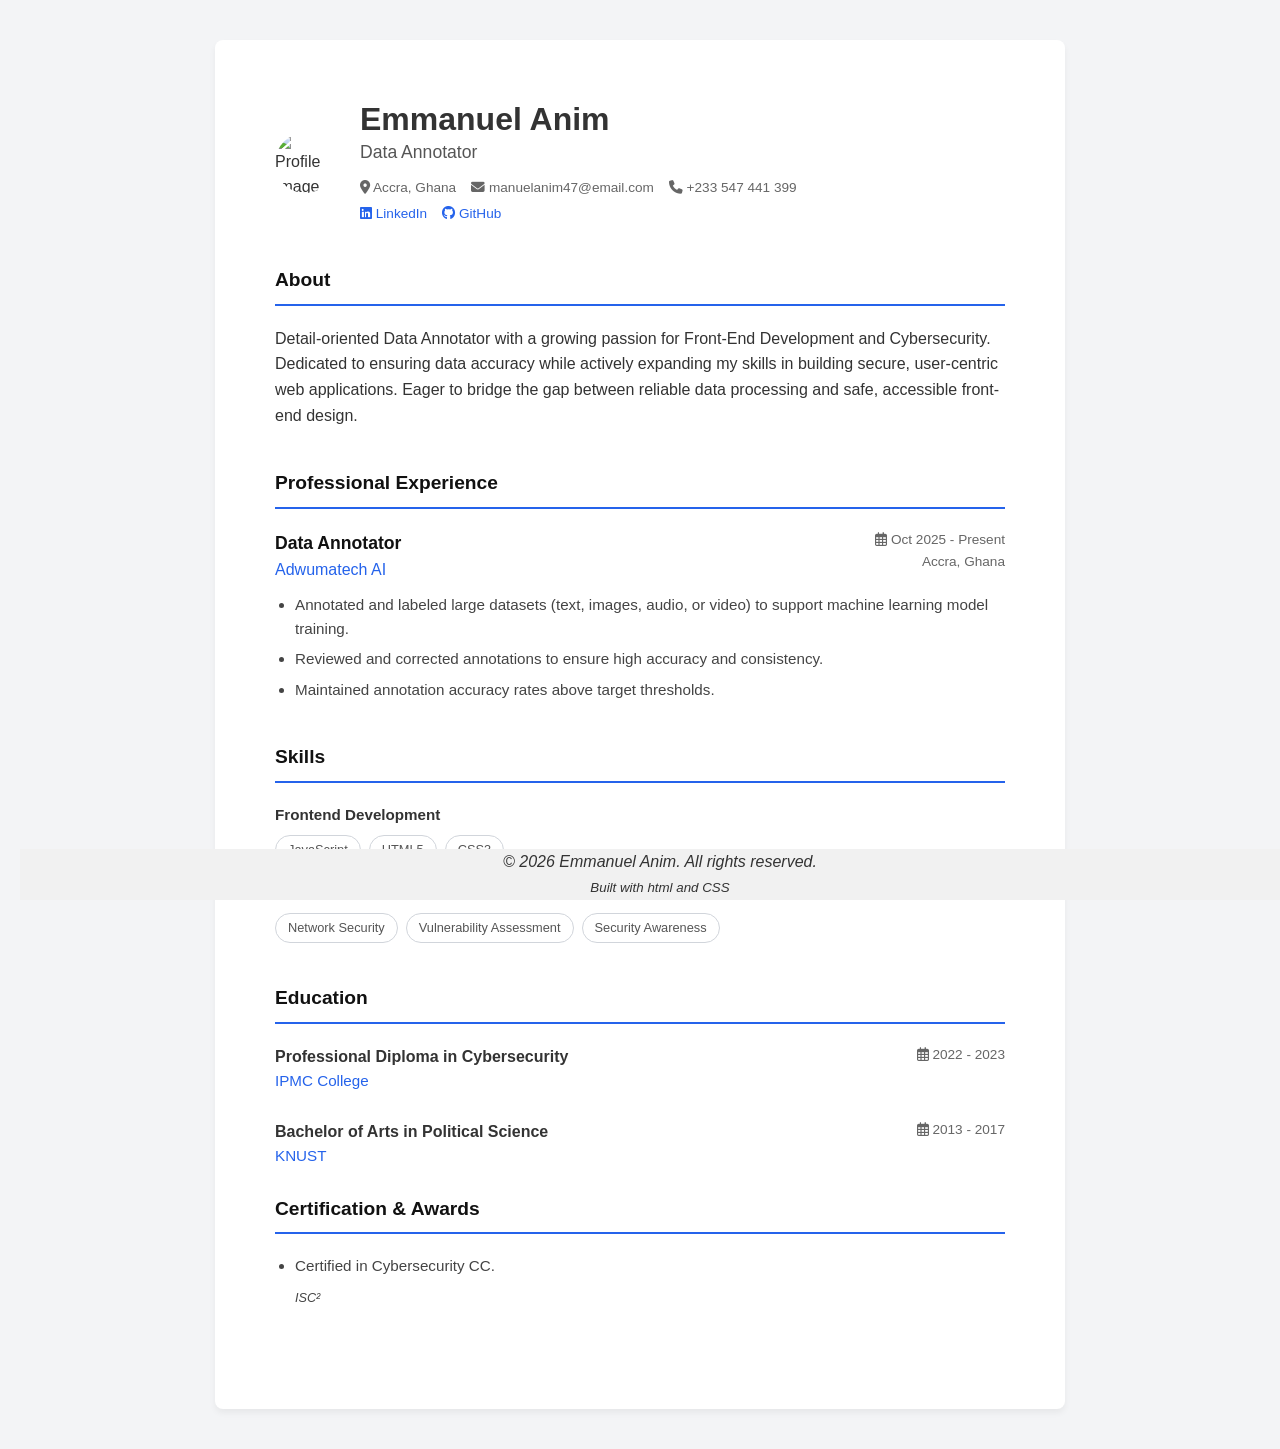
==== index.html @ 5ef490b3 "Rename project.html to index.html" ====
<!DOCTYPE html>
<html lang="en">
<head>
    <meta charset="UTF-8">
    <meta name="viewport" content="width=device-width, initial-scale=1.0">
    <title>Emmanuel Anim - Resume</title>
    <link rel="stylesheet" href="project.css">
    <link rel="stylesheet" href="https://cdnjs.cloudflare.com/ajax/libs/font-awesome/6.4.0/css/all.min.css">
</head>
<body>
    <main class="resume-container">
        
        <header class="profile-header">
            <img src="https://as1.ftcdn.net/v2/jpg/05/69/40/36/1000_F_569403685_wBdRDeIIg52MneGRb82bnbxtpNCKgmqS.jpg" alt="Profile Image" class="profile-img"> 
            <div class="profile-info">
                <h1>Emmanuel Anim</h1>
                <p class="subtitle">Data Annotator</p>
                
                <div class="contact-links">
                    <span><i class="fas fa-map-marker-alt"></i> Accra, Ghana</span>
                    <span><i class="fas fa-envelope"></i> manuelanim47@email.com</span>
                    <span><i class="fas fa-phone"></i> +233 547 441 399</span>
                </div>
                
                <div class="social-links">
                    <a href="https://www.linkedin.com/" target="_blank"><i class="fab fa-linkedin"></i> LinkedIn</a>
                    <a href="https://github.com/manuelanim47-dotcom/Emma-Anim.git" target="_blank"><i class="fab fa-github"></i> GitHub</a>
                </div>
            </div>
        </header>

        <section class="resume-section">
            <h2 class="section-title">About</h2>
            <p>Detail-oriented Data Annotator with a growing passion for Front-End Development and Cybersecurity. Dedicated to ensuring data accuracy while actively expanding my skills in building secure, user-centric web applications. Eager to bridge the gap between reliable data processing and safe, accessible front-end design.</p>
        </section>

        <section class="resume-section">
            <h2 class="section-title">Professional Experience</h2>
            
            <div class="experience-item">
                <div class="item-header">
                    <div class="item-title-group">
                        <h3>Data Annotator</h3>
                        <a href="https://www.adwumatech.ai/" target="_blank">Adwumatech AI</a>
                    </div>
                    <div class="item-meta">
                        <span><i class="far fa-calendar-alt"></i> Oct 2025 - Present</span>
                        <span>Accra, Ghana</span>
                    </div>
                </div>
                <ul class="experience-list">
                    <li>Annotated and labeled large datasets (text, images, audio, or video) to support machine learning model training.</li>
                    <li>Reviewed and corrected annotations to ensure high accuracy and consistency.</li>
                    <li>Maintained annotation accuracy rates above target thresholds.</li>
                </ul>
            </div>

        </section>

        <section class="resume-section">
            <h2 class="section-title">Skills</h2>
            
            <div class="skill-category">
                <h4>Frontend Development</h4>
                <div class="tags-container">
                    <span class="tag">JavaScript</span>
                    <span class="tag">HTML5</span>
                    <span class="tag">CSS3</span>
                </div>
            </div>
            <div class="skill-category">
                <h4>Cybersecurity</h4>
                <div class="tags-container">
                    <span class="tag">Network Security</span>
                    <span class="tag">Vulnerability Assessment</span>
                    <span class="tag">Security Awareness</span>
                </div>
            </div>
        </section>

        <section>
            <h2 class="section-title">Education</h2>
            
            <div class="education-item">
                <div class="item-header">
                    <div class="item-title-group">
                        <h4>Professional Diploma in Cybersecurity</h4>
                        <p class="company-link">IPMC College</p>
                    </div>
                    <div class="item-meta">
                        <span><i class="far fa-calendar-alt"></i> 2022 - 2023</span>
                    </div>
                </div>
            </div>
            <div class="education-item">
                <div class="item-header">
                    <div class="item-title-group">
                        <h4>Bachelor of Arts in Political Science</h4>
                        <p class="company-link">KNUST</p>
                    </div>
                    <div class="item-meta">
                        <span><i class="far fa-calendar-alt"></i> 2013 - 2017</span>
                    </div>
                </div>
            </div>
        </section>

        <section class="resume-section">
            <h2 class="section-title">Certification & Awards</h2>
            <div class="experience-item">
                <ul class="experience-list">
                    <li>Certified in Cybersecurity CC.</li>
                    <small><i>ISC²</i></small>
                </ul>
            </div>
        </section>

    </main> 

    <footer>
        <p><i>© 2026 Emmanuel Anim. All rights reserved.</i></p>
        <p><small><i>Built with html and CSS</i></small></p>
    </footer>

</body>
</html>
---- project.css ----
/* --- 1. GLOBAL RESET & BASE STYLES --- */
* {
    margin: 0;
    padding: 0;
    box-sizing: border-box;
}

body {
    font-family: 'Segoe UI', Tahoma, Geneva, Verdana, sans-serif;
    background-color: #f3f4f6;
    color: #333;
    line-height: 1.6;
    padding: 40px 20px;
}

a {
    text-decoration: none;
    color: #2563eb;
}

a:hover {
    text-decoration: underline;
}

/* --- 2. MAIN CONTAINER --- */
.resume-container {
    max-width: 850px;
    margin: 0 auto;
    background-color: #ffffff;
    padding: 60px;
    border-radius: 8px;
    box-shadow: 0 4px 6px rgba(0, 0, 0, 0.05);
} 

/* --- 3. REUSABLE COMPONENTS --- */
.section-title {
    font-size: 1.2rem;
    color: #111;
    margin-bottom: 20px;
    padding-bottom: 8px;
    border-bottom: 2px solid #2563eb;
    text-transform: capitalize;
}

.resume-section {
    margin-bottom: 40px;
}

/* --- 4. HEADER STYLES --- */
.profile-header {
    display: flex;
    align-items: center;
    gap: 25px;
    margin-bottom: 40px;
}

.profile-img {
    width: 60px;
    height: 60px;
    border-radius: 50%;
    object-fit: cover;
}

.profile-info h1 {
    font-size: 2rem;
    font-weight: 700;
    line-height: 1.2;
}

.subtitle {
    font-size: 1.1rem;
    color: #555;
    margin-bottom: 10px;
}

.contact-links,
.social-links {
    display: flex;
    flex-wrap: wrap;
    gap: 15px;
    font-size: 0.85rem;
    color: #666;
}

.social-links {
    margin-top: 5px;
}

/* --- 5. EXPERIENCE & EDUCATION STYLES --- */
.item-header {
    display: flex;
    justify-content: space-between;
    align-items: flex-start;
    margin-bottom: 10px;
}

.item-title-group h3 {
    font-size: 1.1rem;
    color: #111;
}

.company-link {
    font-size: 0.95rem;
    color: #2563eb;
}

.item-meta {
    text-align: right;
    font-size: 0.85rem;
    color: #666;
    display: flex;
    flex-direction: column;
}

.experience-list {
    margin-left: 20px;
    font-size: 0.95rem;
    color: #444;
}

.experience-list li {
    margin-bottom: 6px;
}

.experience-item,
.education-item {
    margin-bottom: 25px;
}

/* --- 6. SKILLS & PROJECTS (TAGS) --- */
.skill-category {
    margin-bottom: 15px;
}

.skill-category h4 {
    font-size: 0.95rem;
    margin-bottom: 8px;
    color: #333;
}

.tags-container {
    display: flex;
    flex-wrap: wrap;
    gap: 8px;
}

.tag {
    font-size: 0.8rem;
    color: #555;
    background-color: transparent;
    border: 1px solid #d1d5db;
    padding: 4px 12px;
    border-radius: 20px;
}

/* --- 7. PROJECTS SPECIFIC --- */
.project-item {
    margin-bottom: 25px;
}

.project-header h3 {
    font-size: 1.1rem;
    margin-bottom: 5px;
    display: flex;
    align-items: center;
    gap: 8px;
}

.project-header h3 a {
    font-size: 0.9rem;
    color: #9ca3af;
}

.project-item p {
    font-size: 0.95rem;
    color: #444;
    margin-bottom: 10px;
}

footer {
    position: fixed;
    bottom: 0;
    width: 100%;
    background: #f1f1f1;
    text-align: center;
}
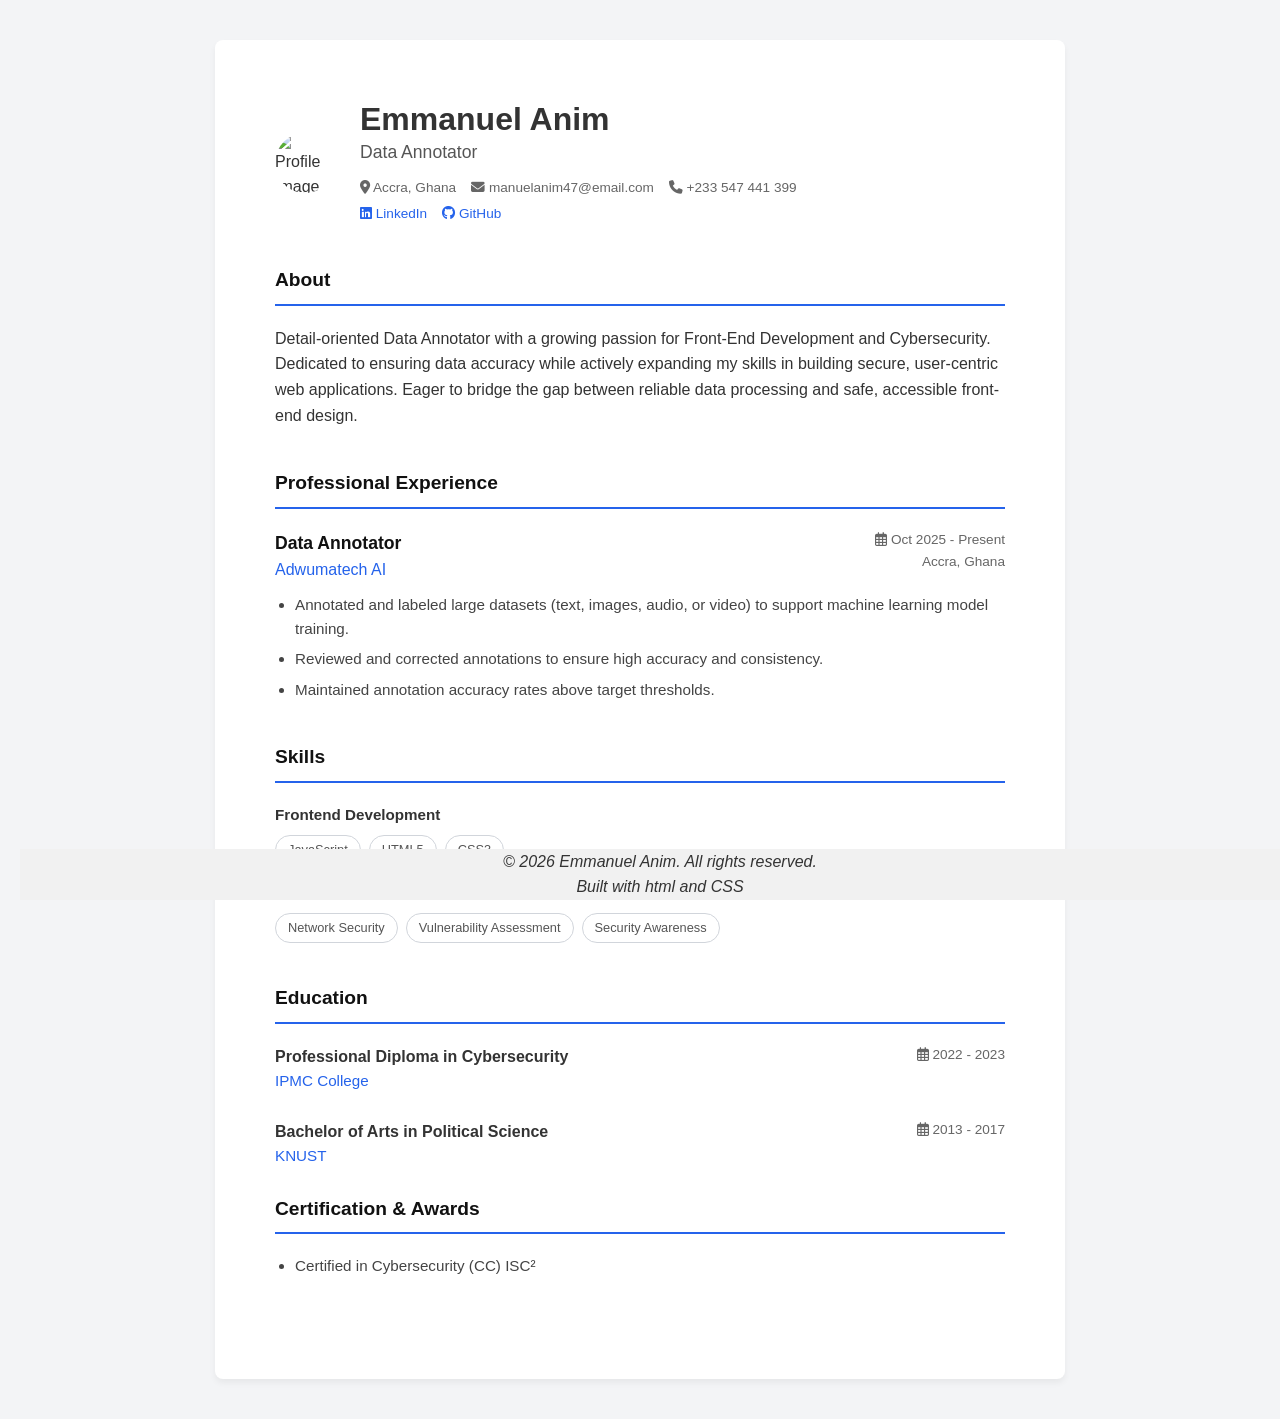
==== commit f7514d25: "Update index.html" ====
--- a/index.html
+++ b/index.html
@@ -109,8 +109,7 @@
             <h2 class="section-title">Certification & Awards</h2>
             <div class="experience-item">
                 <ul class="experience-list">
-                    <li>Certified in Cybersecurity CC.</li>
-                    <small><i>ISC²</i></small>
+                    <li>Certified in Cybersecurity (CC) ISC²</li> 
                 </ul>
             </div>
         </section>
@@ -119,7 +118,7 @@
 
     <footer>
         <p><i>© 2026 Emmanuel Anim. All rights reserved.</i></p>
-        <p><small><i>Built with html and CSS</i></small></p>
+        <p><i>Built with html and CSS</i></p>
     </footer>
 
 </body>
